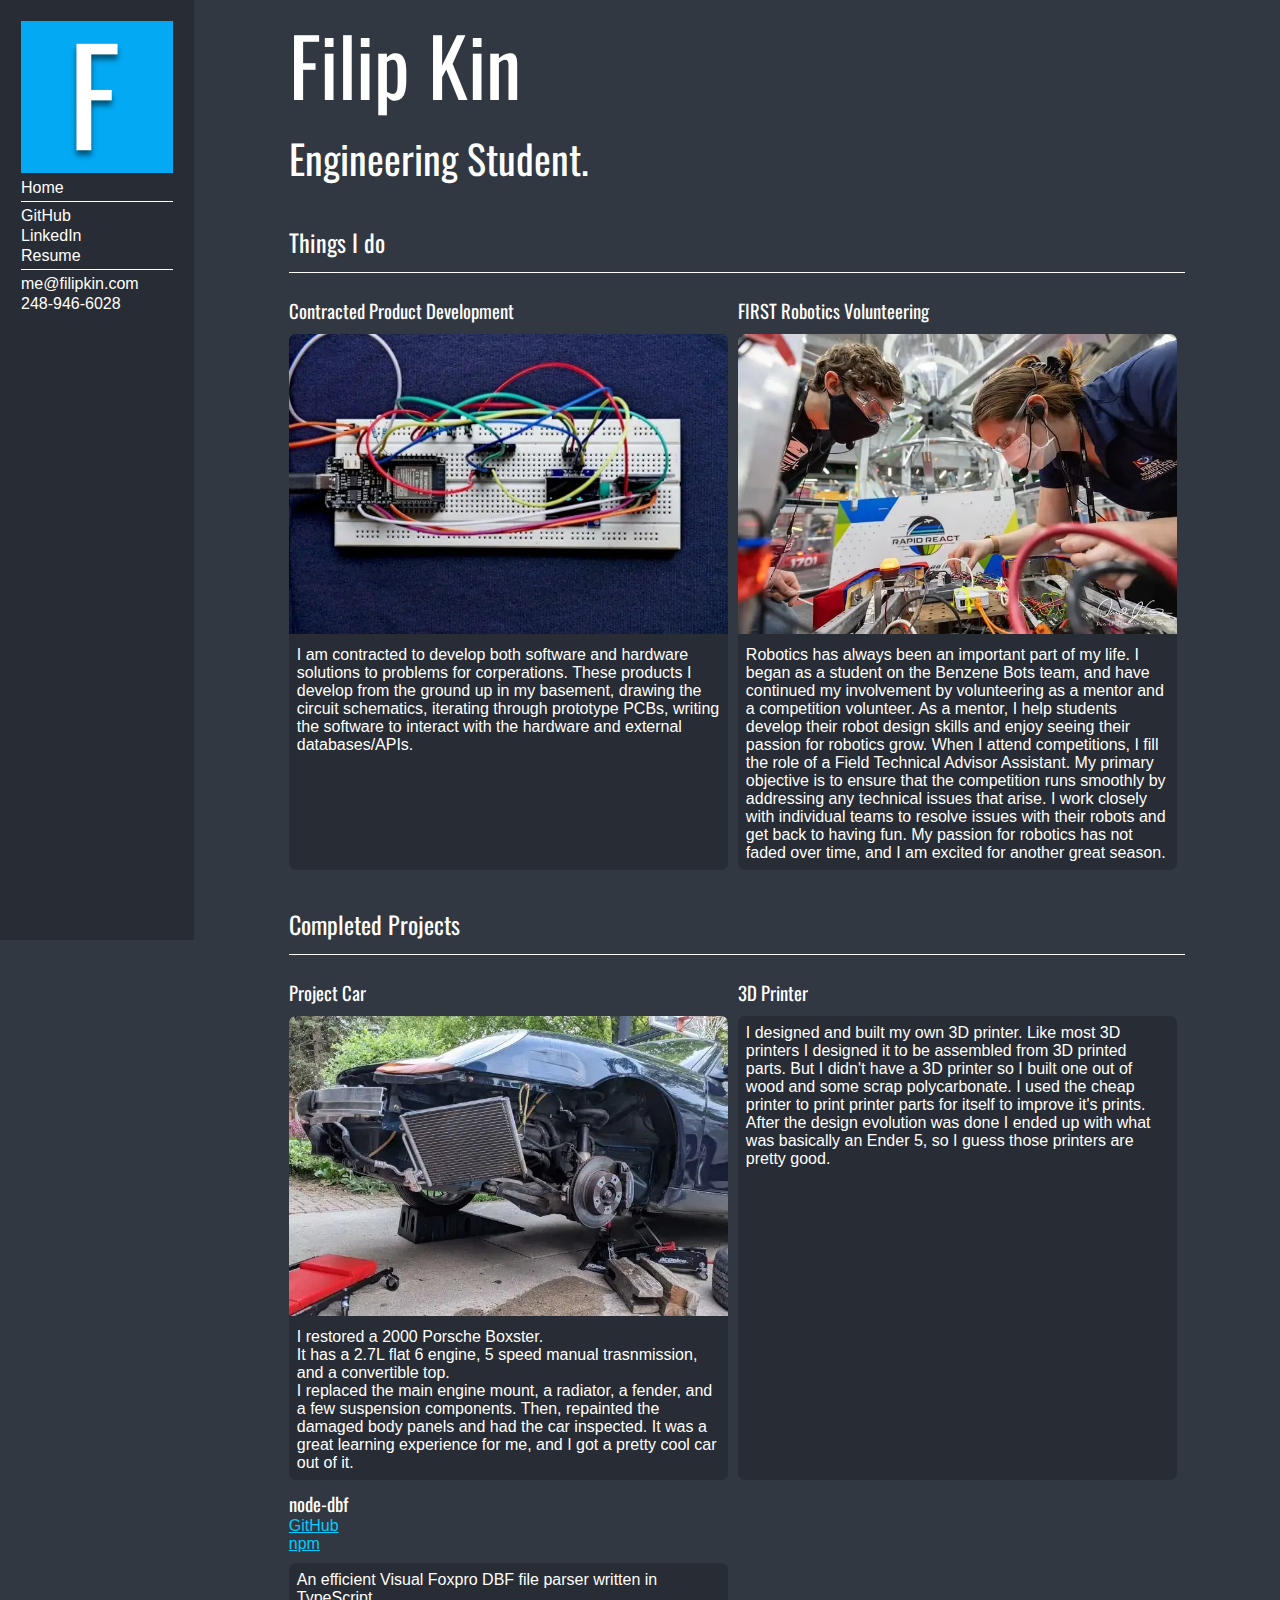
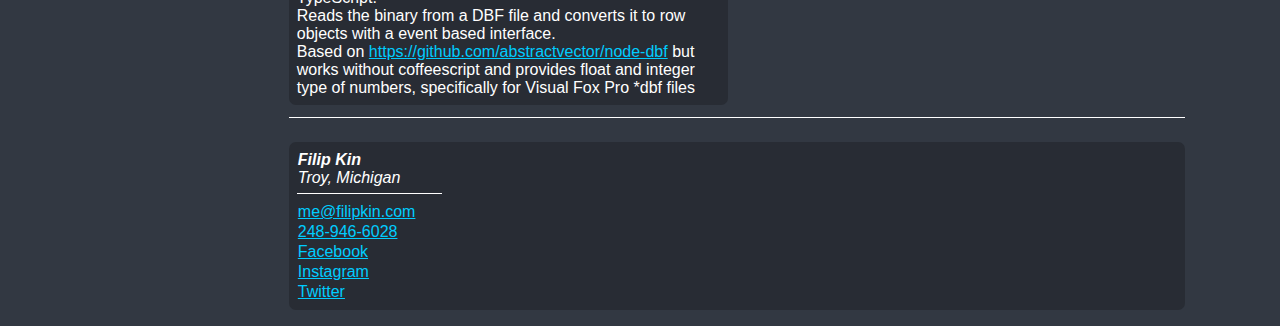
==== index.html @ beed4d47 "Update" ====
<!DOCTYPE html>
<html lang="en">

<head>
    <link rel="stylesheet" href="./style.css">

    <link rel="manifest" href="./img/favicon/site.webmanifest">
    <link rel="shortcut icon" href="./img/favicon/favicon.ico">
    <meta name="viewport" content="width=device-width, initial-scale=1.0" />

    <!-- Primary Meta Tags -->
    <title>Filip Kin - Engineering Student</title>
    <meta name="title" content="Filip Kin - Engineering Student">
    <meta name="description"
        content="Electrical engineering student at Oakland University">
    <link rel="canonical" href="https://filipkin.com/" />

    <!-- Open Graph / Facebook -->
    <meta property="og:type" content="website">
    <meta property="og:url" content="https://filipkin.com/">
    <meta property="og:title" content="Filip Kin - Engineering Student">
    <meta property="og:description"
        content="Electrical engineering student at Oakland University">
    <meta property="og:image" content="./img/banner.png">

    <!-- Twitter -->
    <meta property="twitter:card" content="summary_large_image">
    <meta property="twitter:url" content="https://filipkin.com/">
    <meta property="twitter:title" content="Filip Kin - Engineering Student">
    <meta property="twitter:description"
        content="Electrical engineering student at Oakland University">
    <meta property="twitter:image" content="./img/banner.png">

    <script type="application/ld+json">
        {
          "@context": "https://schema.org",
          "@type": "Person",
          "name": "Filip Kin",
          "url": "https://filipkin.com/",
          "sameAs": [
            "https://www.facebook.com/filipkin64",
            "https://www.instagram.com/filip_kin",
            "https://www.linkedin.com/in/filip-kin/",
            "https://twitter.com/filipkin69"
          ],
          "jobTitle": "Electrical Engineering Student",
          "description": "Filip is a passionate individual with a variety of interests. He enjoys working on cars and fixing robots. He also has a strong interest in electronics and is pursuing a degree in electrical engineering. Filip enjoys spending time with friends and family, reading, and exploring new places. He is dedicated to personal growth and making a positive impact in the world.",
          "image": "https://filipkin.com/img/profile/512.webp"
        }
        </script>

</head>

<body>
    <div class="mobile-nav">
        <img src="./img/profile/512.webp" alt="Filip Kin" width="512px" height="512px">
    </div>
    <ul class="mobile-nav-dropdown">
        <li><a href="#">Home</a></li>
        <li>
            <div class="divider"></div>
        </li>
        <li><a href="https://github.com/Filip-Kin">GitHub</a></li>
        <li><a href="https://www.linkedin.com/in/filip-kin/">LinkedIn</a></li>
        <li><a href="./Resume.pdf">Resume</a></li>
        <li><a href="mailto:me@filipkin.com">me@filipkin.com</a></li>
        <li><a href="tel:1-248-946-6028">248-946-6028</a></li>
    </ul>
    <div class="nav">
        <nav>
            <ul>
                <li><img src="./img/profile/512.webp" width="512px" height="512px" alt="Filip Kin"></li>
                <li><a href="#">Home</a></li>
                <li>
                    <div class="divider"></div>
                </li>
                <li><a href="https://github.com/Filip-Kin">GitHub</a></li>
                <li><a href="https://www.linkedin.com/in/filip-kin/">LinkedIn</a></li>
                <li><a href="./Resume.pdf">Resume</a></li>
                <li>
                    <div class="divider"></div>
                </li>
                <li><a href="mailto:me@filipkin.com">me@filipkin.com</a></li>
                <li><a href="tel:1-248-946-6028">248-946-6028</a></li>
            </ul>
        </nav>
    </div>

    <div class="container">
        <section id="home">
            <h1>Filip Kin</h1>
            <h2>Engineering Student.</h2>
            <h2>Things I do</h2>
            <div class="divider"></div>
            <div class="flex-container">
                <div class="item">
                    <h3>Contracted Product Development</h3>
                    <p class="nice">
                        <img src="./img/development-min.webp"
                            alt="Circuit being prototyped on breadboard" width="574px"
                            height="431px">
                        I am contracted to develop both software and hardware solutions to problems for corperations.
                        These products I develop from the ground up in my basement, drawing the circuit schematics, 
                        iterating through prototype PCBs, writing the software to interact with the hardware and 
                        external databases/APIs.
                    </p>
                </div>
                <div class="item">
                    <h3>FIRST Robotics Volunteering</h3>
                    <p class="nice">
                        <img src="./img/robots-min.webp" alt="Troubleshooting a robot that won't connect" width="800px"
                            height="534px">
                        Robotics has always been an important part of my life. I began as a student on the Benzene
                        Bots team, and have continued my involvement by volunteering as a mentor and a competition
                        volunteer. As a mentor, I help students develop their robot design skills and enjoy seeing
                        their passion for robotics grow. When I attend competitions, I fill the role of a Field
                        Technical Advisor Assistant. My primary objective is to ensure that the competition runs
                        smoothly by addressing any technical issues that arise. I work closely with individual teams
                        to resolve issues with their robots and get back to having fun. My passion for robotics has
                        not faded over time, and I am excited for another great season.
                    </p>
                </div>
            </div>
        </section>
        <section id="coolstuff">
            <h2>Completed Projects</h2>
            <div class="divider"></div>
            <div class="flex-container">

                <div class="item">
                    <h3>Project Car</h3>
                    <p class="nice">
                        <img src="./img/cars-min.webp"
                            alt="Porsche Boxster with the wheel off, repairing the radiator mount" width="1500px"
                            height="890px">
                        I restored a 2000 Porsche Boxster.<br>
                        It has a 2.7L flat 6 engine, 5 speed manual trasnmission, and a convertible top.<br>
                        I replaced the main engine mount, a radiator, a fender, and a few suspension components.
                        Then, repainted the damaged body panels and had the car inspected.
                        It was a great learning experience for me, and I got a pretty cool car out of it.
                    </p>
                </div>

                <div class="item">
                    <h3>3D Printer</h3>
                    <p class="nice">
                        I designed and built my own 3D printer. Like most 3D printers I designed it to be assembled from
                        3D printed parts.
                        But I didn't have a 3D printer so I built one out of wood and some scrap polycarbonate.
                        I used the cheap printer to print printer parts for itself to improve it's prints.
                        After the design evolution was done I ended up with what was basically an Ender 5, so I guess
                        those printers are pretty good.
                    </p>
                </div>

                <div class="item">
                    <h3>node-dbf</h3>
                    <a href="https://github.com/Filip-Kin/node-dbf">GitHub</a>
                    <a href="https://www.npmjs.com/package/@filip96/node-dbf">npm</a>
                    <p class="nice">
                        An efficient Visual Foxpro DBF file parser written in TypeScript.<br>
                        Reads the binary from a DBF file and converts it to row objects with a event based
                        interface.<br>
                        Based on <a
                            href="https://github.com/abstractvector/node-dbf">https://github.com/abstractvector/node-dbf</a>
                        but
                        works without coffeescript and provides float and integer type of numbers, specifically for Visual Fox
                        Pro *dbf
                        files
                    </p>
                </div>
            </div>
        </section>
        <div class="divider"></div>
        <section>
            <footer class="nice">
                <ul>
                    <li>
                        <address><strong>Filip Kin</strong><br>Troy, Michigan</address>
                    </li>
                    <li class="divider"></li>
                    <li><a href="mailto:me@filipkin.com">me@filipkin.com</a></li>
                    <li><a href="tel:1-248-946-6028">248-946-6028</a></li>
                    <li><a href="https://www.facebook.com/filipkin64">Facebook</a></li>
                    <li><a href="https://www.instagram.com/filip_kin">Instagram</a></li>
                    <li><a href="https://twitter.com/filipkin69">Twitter</a></li>
                </ul>
            </footer>
        </section>
    </div>

    <!-- Google Tag Manager -->
    <script async>(function (w, d, s, l, i) {
            w[l] = w[l] || []; w[l].push({
                'gtm.start':
                    new Date().getTime(), event: 'gtm.js'
            }); var f = d.getElementsByTagName(s)[0],
                j = d.createElement(s), dl = l != 'dataLayer' ? '&l=' + l : ''; j.async = true; j.src =
                    'https://www.googletagmanager.com/gtm.js?id=' + i + dl; f.parentNode.insertBefore(j, f);
        })(window, document, 'script', 'dataLayer', 'G-BJLBM8Y9HN');</script>
    <!-- End Google Tag Manager -->
</body>

</html>
---- style.css ----
@font-face {
    font-family: 'Oswald';
    font-style: normal;
    font-weight: 400;
    font-display: swap;
    src: url(./Oswald-Regular.woff2) format('woff2');
}

html {
    scroll-behavior: smooth
}

h1,
h2,
h3 {
    color: #ffffff;
    font-family: Oswald, Arial;
    font-weight: 400;
    margin: 1.5em 0 5px 0;
}

h1 {
    font-size: 5em;
    margin: 5px 0;
}

h1+h2 {
    margin-top: 5px;
    font-size: 2.5em;
}

p,
li,
footer {
    color: #ffffff;
    font-family: Roboto, Helvetica, "Noto Sans", Arial;
}

footer {
    min-height: 15vh;
}

footer ul {
    padding: 0;
    list-style: none;
    margin: 0;
    width: fit-content;
}

.nav a:hover {
    text-decoration: underline !important;
    background: rgba(0, 0, 0, .5);
    border-radius: 5px;
    padding: 3px;
}

section ul>li {
    display: flex;
    vertical-align: middle;
}

.nice {
    background: #282c34;
    border-radius: 7px;
    display: block;
    margin: .5em 0 1em 0;
    overflow-x: auto;
    padding: 0.5em;
}

.nice img {
    max-height: 300px;
    margin: -0.5em -0.5em 0.5em -0.5em;
    width: calc(100% + 1em);
    object-fit: cover;
}

a:hover,
a:active,
a:focus {
    color: #0099ff;
}

a {
    font-family: Roboto, Helvetica, "Noto Sans", Arial;
    color: #00ccff;
}

body {
    background: #323842;
}

code {
    border-radius: 7px;
}

ul {
    color: #fff;
}

.divider {
    background: white;
    height: 1px;
    margin: .75em 0 1.5em 0;
}

footer li.divider {
    background: initial;
    border-top: 1px solid white;
    margin: 5px 0;
    width: 120%
}

.nav .divider {
    margin: 2.5px 0;
}

.nav {
    background: #282c34;
    height: 100vh;
    left: 0;
    position: fixed;
    top: 0;
}

.nav ul {
    list-style: none;
    margin: 0;
    padding: 0;
}

ul li {
    padding: 1px;
}

.nav ul a {
    color: white;
    text-decoration: none;
}

.container {
    position: absolute;
    top: 0;
    padding: 0 20px;
    max-width: 70vw;
}

.mobile-nav {
    display: none;
    background: #282c34;
    height: 64px;
    position: absolute;
    left: 0;
    top: 0;
    width: 100%;
    padding: 2px;
}

.mobile-nav-dropdown {
    display: none;
}

#mobile-dropdown {
    font-size: 48px;
    color: white;
    position: absolute;
    right: calc((64px - 48px)/2 + 5px);
    top: calc((64px - 48px)/2);
    margin: 0;
}

.flex-container {
    display: flex;
    flex-direction: row;
    flex-wrap: wrap;
    gap: 10px;
}

.item h3 {
    margin: 0;
    width: 100%;
}

.flex-container .item {
    width: 100%;
    display: flex;
    flex-direction: column;
}

.flex-container .item p {
    margin: 10px 0 0 0;
    flex-grow: 4;
}

.mobile-nav img {
    padding: 7px;
    width: 50px;
    height: auto;
}

.nav {
    padding: 20px;
    width: 12vw;
}

.nav img {
    width: 100%;
    height: auto;
}

.nav ul {
    list-style: none;
    margin: 0;
    padding: 0;
}

.nav ul li {
    padding: 1px;
}

.container {
    left: calc(12vw + (18vw / 2));
}

@media screen and (min-width: 1250px) {
    .flex-container .item {
        flex-basis: 49%;
    }

    .nav ul a {
        font-size: 16px;
    }
}

@media screen and (min-width: 800px) and (max-width: 1250px) {
    .nav ul a {
        font-size: 1.3vw;
    }
}

@media screen and (max-width: 800px) {
    .nav {
        display: none;
    }

    .mobile-nav {
        display: block;
    }

    .container {
        left: 10px;
        top: 64px;
        max-width: calc(100vw - 20px);
    }
}
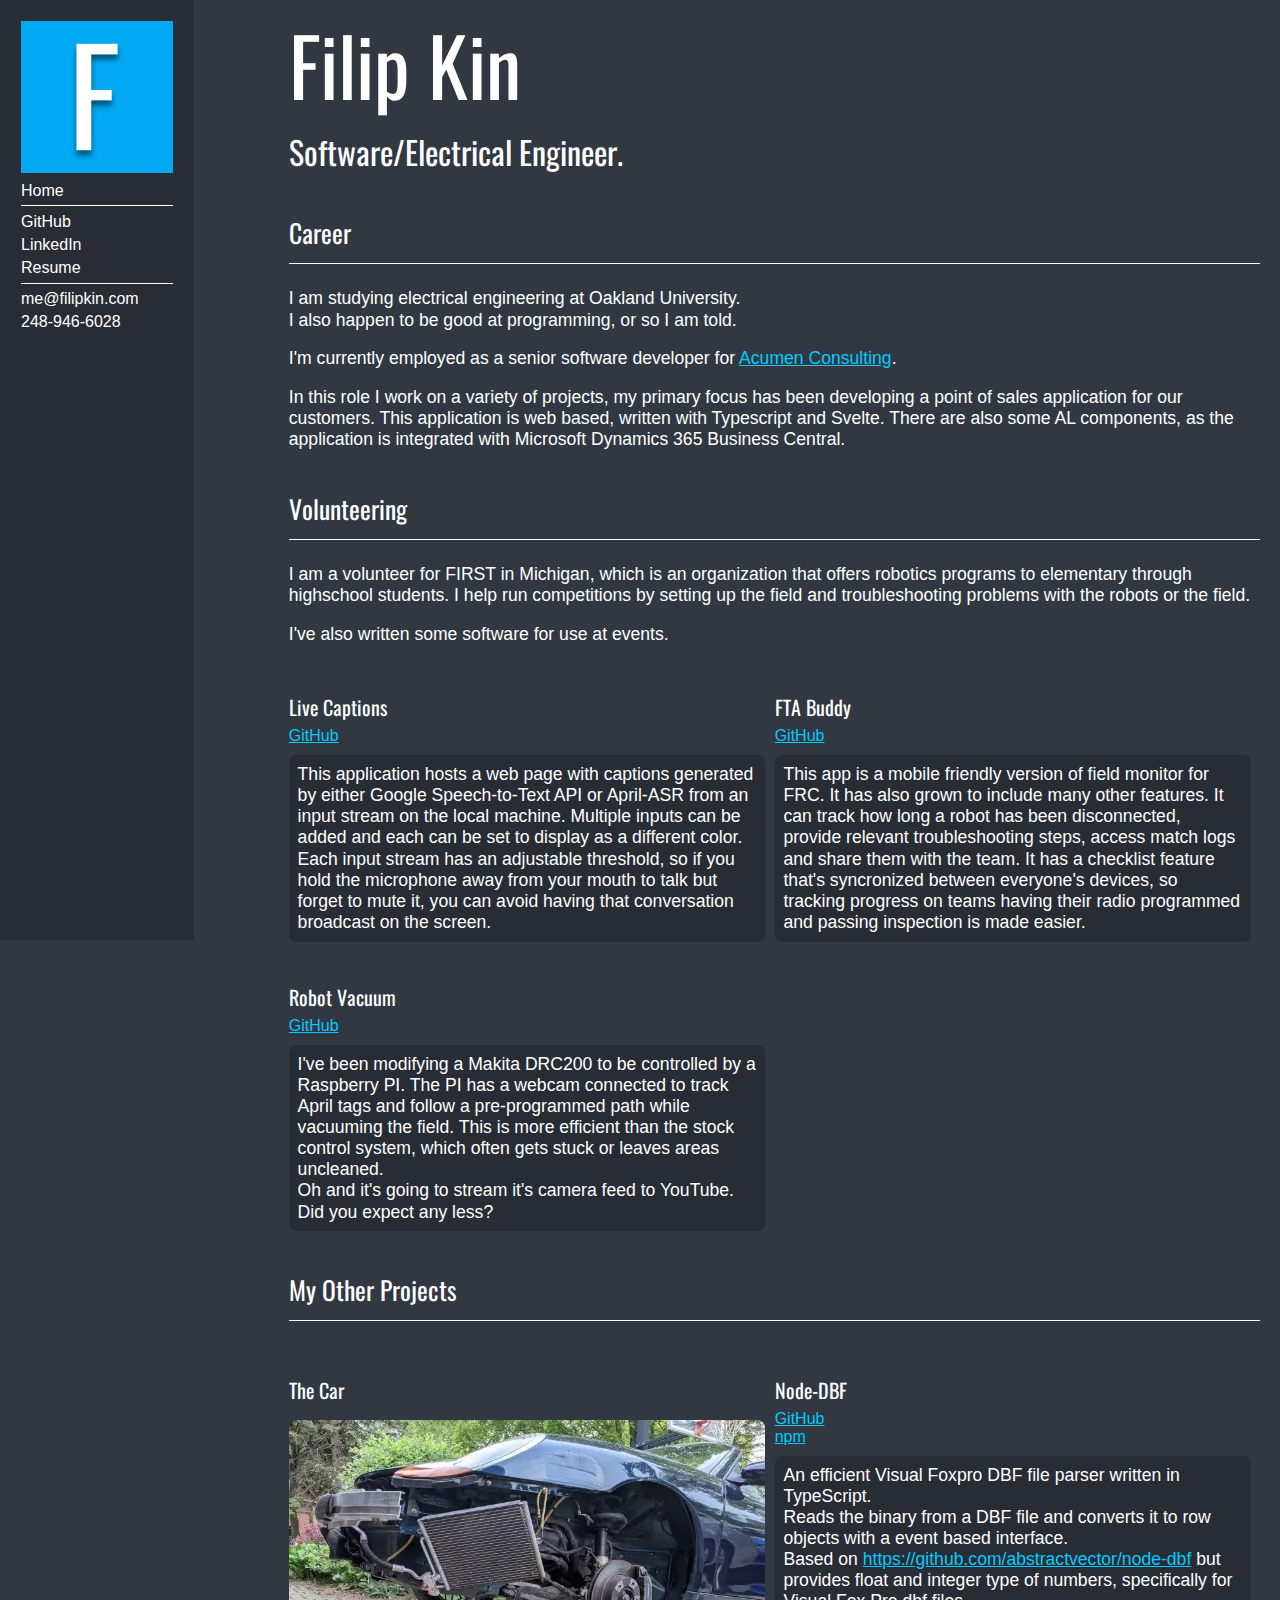
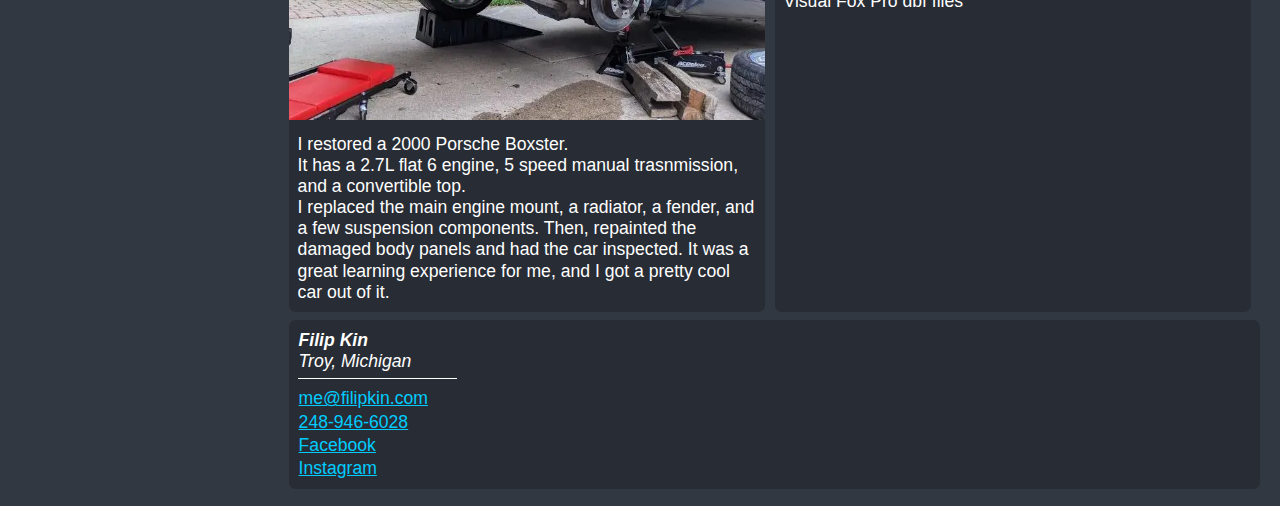
==== commit 8def9f02: "update" ====
--- a/index.html
+++ b/index.html
@@ -1,204 +1,217 @@
 <!DOCTYPE html>
 <html lang="en">
-
-<head>
-    <link rel="stylesheet" href="./style.css">
-
-    <link rel="manifest" href="./img/favicon/site.webmanifest">
-    <link rel="shortcut icon" href="./img/favicon/favicon.ico">
-    <meta name="viewport" content="width=device-width, initial-scale=1.0" />
-
-    <!-- Primary Meta Tags -->
-    <title>Filip Kin - Engineering Student</title>
-    <meta name="title" content="Filip Kin - Engineering Student">
-    <meta name="description"
-        content="Electrical engineering student at Oakland University">
-    <link rel="canonical" href="https://filipkin.com/" />
-
-    <!-- Open Graph / Facebook -->
-    <meta property="og:type" content="website">
-    <meta property="og:url" content="https://filipkin.com/">
-    <meta property="og:title" content="Filip Kin - Engineering Student">
-    <meta property="og:description"
-        content="Electrical engineering student at Oakland University">
-    <meta property="og:image" content="./img/banner.png">
-
-    <!-- Twitter -->
-    <meta property="twitter:card" content="summary_large_image">
-    <meta property="twitter:url" content="https://filipkin.com/">
-    <meta property="twitter:title" content="Filip Kin - Engineering Student">
-    <meta property="twitter:description"
-        content="Electrical engineering student at Oakland University">
-    <meta property="twitter:image" content="./img/banner.png">
-
-    <script type="application/ld+json">
-        {
-          "@context": "https://schema.org",
-          "@type": "Person",
-          "name": "Filip Kin",
-          "url": "https://filipkin.com/",
-          "sameAs": [
-            "https://www.facebook.com/filipkin64",
-            "https://www.instagram.com/filip_kin",
-            "https://www.linkedin.com/in/filip-kin/",
-            "https://twitter.com/filipkin69"
-          ],
-          "jobTitle": "Electrical Engineering Student",
-          "description": "Filip is a passionate individual with a variety of interests. He enjoys working on cars and fixing robots. He also has a strong interest in electronics and is pursuing a degree in electrical engineering. Filip enjoys spending time with friends and family, reading, and exploring new places. He is dedicated to personal growth and making a positive impact in the world.",
-          "image": "https://filipkin.com/img/profile/512.webp"
-        }
-        </script>
-
-</head>
-
-<body>
-    <div class="mobile-nav">
-        <img src="./img/profile/512.webp" alt="Filip Kin" width="512px" height="512px">
-    </div>
-    <ul class="mobile-nav-dropdown">
-        <li><a href="#">Home</a></li>
-        <li>
-            <div class="divider"></div>
-        </li>
-        <li><a href="https://github.com/Filip-Kin">GitHub</a></li>
-        <li><a href="https://www.linkedin.com/in/filip-kin/">LinkedIn</a></li>
-        <li><a href="./Resume.pdf">Resume</a></li>
-        <li><a href="mailto:me@filipkin.com">me@filipkin.com</a></li>
-        <li><a href="tel:1-248-946-6028">248-946-6028</a></li>
-    </ul>
-    <div class="nav">
-        <nav>
-            <ul>
-                <li><img src="./img/profile/512.webp" width="512px" height="512px" alt="Filip Kin"></li>
-                <li><a href="#">Home</a></li>
-                <li>
-                    <div class="divider"></div>
-                </li>
-                <li><a href="https://github.com/Filip-Kin">GitHub</a></li>
-                <li><a href="https://www.linkedin.com/in/filip-kin/">LinkedIn</a></li>
-                <li><a href="./Resume.pdf">Resume</a></li>
-                <li>
-                    <div class="divider"></div>
-                </li>
-                <li><a href="mailto:me@filipkin.com">me@filipkin.com</a></li>
-                <li><a href="tel:1-248-946-6028">248-946-6028</a></li>
-            </ul>
-        </nav>
-    </div>
-
-    <div class="container">
-        <section id="home">
-            <h1>Filip Kin</h1>
-            <h2>Engineering Student.</h2>
-            <h2>Things I do</h2>
-            <div class="divider"></div>
-            <div class="flex-container">
-                <div class="item">
-                    <h3>Contracted Product Development</h3>
-                    <p class="nice">
-                        <img src="./img/development-min.webp"
-                            alt="Circuit being prototyped on breadboard" width="574px"
-                            height="431px">
-                        I am contracted to develop both software and hardware solutions to problems for corperations.
-                        These products I develop from the ground up in my basement, drawing the circuit schematics, 
-                        iterating through prototype PCBs, writing the software to interact with the hardware and 
-                        external databases/APIs.
-                    </p>
-                </div>
-                <div class="item">
-                    <h3>FIRST Robotics Volunteering</h3>
-                    <p class="nice">
-                        <img src="./img/robots-min.webp" alt="Troubleshooting a robot that won't connect" width="800px"
-                            height="534px">
-                        Robotics has always been an important part of my life. I began as a student on the Benzene
-                        Bots team, and have continued my involvement by volunteering as a mentor and a competition
-                        volunteer. As a mentor, I help students develop their robot design skills and enjoy seeing
-                        their passion for robotics grow. When I attend competitions, I fill the role of a Field
-                        Technical Advisor Assistant. My primary objective is to ensure that the competition runs
-                        smoothly by addressing any technical issues that arise. I work closely with individual teams
-                        to resolve issues with their robots and get back to having fun. My passion for robotics has
-                        not faded over time, and I am excited for another great season.
-                    </p>
+	<head>
+		<link rel="stylesheet" href="./style.css" />
+
+		<link rel="manifest" href="./img/favicon/site.webmanifest" />
+		<link rel="shortcut icon" href="./img/favicon/favicon.ico" />
+		<meta name="viewport" content="width=device-width, initial-scale=1.0" />
+
+		<!-- Primary Meta Tags -->
+		<title>Filip Kin</title>
+		<meta name="title" content="Filip Kin" />
+		<meta name="description" content="Senior Software Developer" />
+		<link rel="canonical" href="https://filipkin.com/" />
+
+		<!-- Open Graph / Facebook -->
+		<meta property="og:type" content="website" />
+		<meta property="og:url" content="https://filipkin.com/" />
+		<meta property="og:title" content="Filip Kin" />
+		<meta property="og:description" content="Senior Software Developer" />
+		<meta property="og:image" content="./img/banner.png" />
+
+		<!-- Twitter -->
+		<meta property="twitter:card" content="summary_large_image" />
+		<meta property="twitter:url" content="https://filipkin.com/" />
+		<meta property="twitter:title" content="Filip Kin" />
+		<meta property="twitter:description" content="Senior Software Developer" />
+		<meta property="twitter:image" content="./img/banner.png" />
+
+		<script type="application/ld+json">
+			{
+				"@context": "https://schema.org",
+				"@type": "Person",
+				"name": "Filip Kin",
+				"url": "https://filipkin.com/",
+				"sameAs": [
+					"https://www.facebook.com/filipkin64",
+					"https://www.instagram.com/filip_kin",
+					"https://www.linkedin.com/in/filip-kin/",
+					"https://twitter.com/filipkin69"
+				],
+				"jobTitle": "Senior Software Developer",
+				"image": "https://filipkin.com/img/profile/512.webp"
+			}
+		</script>
+	</head>
+
+	<body>
+		<div class="mobile-nav">
+			<img src="./img/profile/512.webp" alt="Filip Kin" width="512px" height="512px" />
+		</div>
+		<ul class="mobile-nav-dropdown">
+			<li><a href="#">Home</a></li>
+			<li>
+				<div class="divider"></div>
+			</li>
+			<li><a href="https://github.com/Filip-Kin">GitHub</a></li>
+			<li><a href="https://www.linkedin.com/in/filip-kin/">LinkedIn</a></li>
+			<li><a href="./Resume.pdf">Resume</a></li>
+			<li><a href="mailto:me@filipkin.com">me@filipkin.com</a></li>
+			<li><a href="tel:1-248-946-6028">248-946-6028</a></li>
+		</ul>
+		<div class="nav">
+			<nav>
+				<ul>
+					<li><img src="./img/profile/512.webp" width="512px" height="512px" alt="Filip Kin" /></li>
+					<li><a href="#">Home</a></li>
+					<li>
+						<div class="divider"></div>
+					</li>
+					<li><a href="https://github.com/Filip-Kin">GitHub</a></li>
+					<li><a href="https://www.linkedin.com/in/filip-kin/">LinkedIn</a></li>
+					<li><a href="./Resume.pdf">Resume</a></li>
+					<li>
+						<div class="divider"></div>
+					</li>
+					<li><a href="mailto:me@filipkin.com">me@filipkin.com</a></li>
+					<li><a href="tel:1-248-946-6028">248-946-6028</a></li>
+				</ul>
+			</nav>
+		</div>
+
+		<div class="container">
+			<div id="home">
+				<h1>Filip Kin</h1>
+				<h2>Software/Electrical Engineer.</h2>
+			</div>
+
+			<div>
+				<h3>Career</h3>
+				<div class="divider"></div>
+				<p>
+					I am studying electrical engineering at Oakland University. <br />
+					I also happen to be good at programming, or so I am told.
+				</p>
+				<p>I'm currently employed as a senior software developer for <a href="https://acumenconsulting.co.nz/">Acumen Consulting</a>.</p>
+				<p>
+					In this role I work on a variety of projects, my primary focus has been developing a point of sales application for our customers. This
+					application is web based, written with Typescript and Svelte. There are also some AL components, as the application is integrated with
+					Microsoft Dynamics 365 Business Central.
+				</p>
+			</div>
+			<div>
+				<h3>Volunteering</h3>
+				<div class="divider"></div>
+				<p>
+					I am a volunteer for FIRST in Michigan, which is an organization that offers robotics programs to elementary through highschool students. I
+					help run competitions by setting up the field and troubleshooting problems with the robots or the field.
+				</p>
+				<p>I've also written some software for use at events.</p>
+
+				<div class="flex-container">
+					<div class="item">
+						<h4>Live Captions</h4>
+						<a href="https://github.com/Filip-Kin/live-captions">GitHub</a>
+						<p class="nice">
+							This application hosts a web page with captions generated by either Google Speech-to-Text API or April-ASR from an input stream on
+							the local machine. Multiple inputs can be added and each can be set to display as a different color. Each input stream has an
+							adjustable threshold, so if you hold the microphone away from your mouth to talk but forget to mute it, you can avoid having that
+							conversation broadcast on the screen.
+						</p>
+					</div>
+
+					<div class="item">
+						<h4>FTA Buddy</h4>
+						<a href="https://github.com/Filip-Kin/FTA-Buddy">GitHub</a>
+						<p class="nice">
+                            This app is a mobile friendly version of field monitor for FRC. It has also grown to include many other features.
+                            It can track how long a robot has been disconnected, provide relevant troubleshooting steps, access match logs and share them with the team.
+                            It has a checklist feature that's syncronized between everyone's devices, so tracking progress on teams having their radio programmed and passing inspection is made easier.
+						</p>
+					</div>
+
+                    
+					<div class="item">
+						<h4>Robot Vacuum</h4>
+						<a href="https://github.com/Filip-Kin/Robot-Vacuum">GitHub</a>
+						<p class="nice">
+							I've been modifying a Makita DRC200 to be controlled by a Raspberry PI.
+                            The PI has a webcam connected to track April tags and follow a pre-programmed path while vacuuming the field.
+                            This is more efficient than the stock control system, which often gets stuck or leaves areas uncleaned.<br />
+                            Oh and it's going to stream it's camera feed to YouTube. Did you expect any less?
+						</p>
+					</div>
+				</div>
+
+			</div>
+
+			<div>
+				<h3>My Other Projects</h3>
+				<div class="divider"></div>
+
+				<div class="flex-container">
+					<div class="item">
+						<h4>The Car</h4>
+                        <p class="nice">
+                            <img src="./img/cars-min.webp"
+                                alt="Porsche Boxster with the wheel off, repairing the radiator mount" width="1500px"
+                                height="890px">
+                            I restored a 2000 Porsche Boxster.<br>
+                            It has a 2.7L flat 6 engine, 5 speed manual trasnmission, and a convertible top.<br>
+                            I replaced the main engine mount, a radiator, a fender, and a few suspension components.
+                            Then, repainted the damaged body panels and had the car inspected.
+                            It was a great learning experience for me, and I got a pretty cool car out of it.
+                        </p>
+                    </div>
+
+                    <div class="item">
+                        <h4>Node-DBF</h4>
+                        <a href="https://github.com/Filip-Kin/node-dbf">GitHub</a>
+                        <a href="https://www.npmjs.com/package/@filip96/node-dbf">npm</a>
+                        <p class="nice">
+                            An efficient Visual Foxpro DBF file parser written in TypeScript.<br>
+                            Reads the binary from a DBF file and converts it to row objects with a event based
+                            interface.<br />
+                            Based on <a href="https://github.com/abstractvector/node-dbf">https://github.com/abstractvector/node-dbf</a>
+                            but provides float and integer type of numbers, specifically for Visual Fox Pro dbf files
+                        </p>
+                    </div>
                 </div>
             </div>
-        </section>
-        <section id="coolstuff">
-            <h2>Completed Projects</h2>
-            <div class="divider"></div>
-            <div class="flex-container">
-
-                <div class="item">
-                    <h3>Project Car</h3>
-                    <p class="nice">
-                        <img src="./img/cars-min.webp"
-                            alt="Porsche Boxster with the wheel off, repairing the radiator mount" width="1500px"
-                            height="890px">
-                        I restored a 2000 Porsche Boxster.<br>
-                        It has a 2.7L flat 6 engine, 5 speed manual trasnmission, and a convertible top.<br>
-                        I replaced the main engine mount, a radiator, a fender, and a few suspension components.
-                        Then, repainted the damaged body panels and had the car inspected.
-                        It was a great learning experience for me, and I got a pretty cool car out of it.
-                    </p>
-                </div>
-
-                <div class="item">
-                    <h3>3D Printer</h3>
-                    <p class="nice">
-                        I designed and built my own 3D printer. Like most 3D printers I designed it to be assembled from
-                        3D printed parts.
-                        But I didn't have a 3D printer so I built one out of wood and some scrap polycarbonate.
-                        I used the cheap printer to print printer parts for itself to improve it's prints.
-                        After the design evolution was done I ended up with what was basically an Ender 5, so I guess
-                        those printers are pretty good.
-                    </p>
-                </div>
-
-                <div class="item">
-                    <h3>node-dbf</h3>
-                    <a href="https://github.com/Filip-Kin/node-dbf">GitHub</a>
-                    <a href="https://www.npmjs.com/package/@filip96/node-dbf">npm</a>
-                    <p class="nice">
-                        An efficient Visual Foxpro DBF file parser written in TypeScript.<br>
-                        Reads the binary from a DBF file and converts it to row objects with a event based
-                        interface.<br>
-                        Based on <a
-                            href="https://github.com/abstractvector/node-dbf">https://github.com/abstractvector/node-dbf</a>
-                        but
-                        works without coffeescript and provides float and integer type of numbers, specifically for Visual Fox
-                        Pro *dbf
-                        files
-                    </p>
-                </div>
-            </div>
-        </section>
-        <div class="divider"></div>
-        <section>
-            <footer class="nice">
-                <ul>
-                    <li>
-                        <address><strong>Filip Kin</strong><br>Troy, Michigan</address>
-                    </li>
-                    <li class="divider"></li>
-                    <li><a href="mailto:me@filipkin.com">me@filipkin.com</a></li>
-                    <li><a href="tel:1-248-946-6028">248-946-6028</a></li>
-                    <li><a href="https://www.facebook.com/filipkin64">Facebook</a></li>
-                    <li><a href="https://www.instagram.com/filip_kin">Instagram</a></li>
-                    <li><a href="https://twitter.com/filipkin69">Twitter</a></li>
-                </ul>
-            </footer>
-        </section>
-    </div>
-
-    <!-- Google Tag Manager -->
-    <script async>(function (w, d, s, l, i) {
-            w[l] = w[l] || []; w[l].push({
-                'gtm.start':
-                    new Date().getTime(), event: 'gtm.js'
-            }); var f = d.getElementsByTagName(s)[0],
-                j = d.createElement(s), dl = l != 'dataLayer' ? '&l=' + l : ''; j.async = true; j.src =
-                    'https://www.googletagmanager.com/gtm.js?id=' + i + dl; f.parentNode.insertBefore(j, f);
-        })(window, document, 'script', 'dataLayer', 'G-BJLBM8Y9HN');</script>
-    <!-- End Google Tag Manager -->
-</body>
-
-</html>+
+			<div>
+				<footer class="nice">
+					<ul>
+						<li>
+							<address><strong>Filip Kin</strong><br />Troy, Michigan</address>
+						</li>
+						<li class="divider"></li>
+						<li><a href="mailto:me@filipkin.com">me@filipkin.com</a></li>
+						<li><a href="tel:1-248-946-6028">248-946-6028</a></li>
+						<li><a href="https://www.facebook.com/filipkin64">Facebook</a></li>
+						<li><a href="https://www.instagram.com/filip_kin">Instagram</a></li>
+					</ul>
+				</footer>
+			</div>
+		</div>
+
+		<!-- Google Tag Manager -->
+		<script async>
+			(function (w, d, s, l, i) {
+				w[l] = w[l] || [];
+				w[l].push({
+					"gtm.start": new Date().getTime(),
+					event: "gtm.js",
+				});
+				var f = d.getElementsByTagName(s)[0],
+					j = d.createElement(s),
+					dl = l != "dataLayer" ? "&l=" + l : "";
+				j.async = true;
+				j.src = "https://www.googletagmanager.com/gtm.js?id=" + i + dl;
+				f.parentNode.insertBefore(j, f);
+			})(window, document, "script", "dataLayer", "G-BJLBM8Y9HN");
+		</script>
+		<!-- End Google Tag Manager -->
+	</body>
+</html>
--- a/style.css
+++ b/style.css
@@ -12,7 +12,8 @@
 
 h1,
 h2,
-h3 {
+h3,
+h4 {
     color: #ffffff;
     font-family: Oswald, Arial;
     font-weight: 400;
@@ -26,7 +27,15 @@
 
 h1+h2 {
     margin-top: 5px;
-    font-size: 2.5em;
+    font-size: 2.0em;
+}
+
+h3 {
+    font-size: 1.6rem;
+}
+
+h4 {
+    font-size: 1.25rem;
 }
 
 p,
@@ -34,6 +43,8 @@
 footer {
     color: #ffffff;
     font-family: Roboto, Helvetica, "Noto Sans", Arial;
+    line-height: 120%;
+    font-size: 1.1rem;
 }
 
 footer {
@@ -123,6 +134,11 @@
     top: 0;
 }
 
+nav img {
+    width: 100%;
+    height: auto;
+}
+
 .nav ul {
     list-style: none;
     margin: 0;
@@ -161,7 +177,7 @@
 }
 
 #mobile-dropdown {
-    font-size: 48px;
+    font-size: 1.5rem;
     color: white;
     position: absolute;
     right: calc((64px - 48px)/2 + 5px);
@@ -220,6 +236,7 @@
 
 .container {
     left: calc(12vw + (18vw / 2));
+    max-width: 1024px;
 }
 
 @media screen and (min-width: 1250px) {
@@ -228,13 +245,13 @@
     }
 
     .nav ul a {
-        font-size: 16px;
+        font-size: 1.0rem;
     }
 }
 
 @media screen and (min-width: 800px) and (max-width: 1250px) {
     .nav ul a {
-        font-size: 1.3vw;
+        font-size: 0.8rem;
     }
 }
 
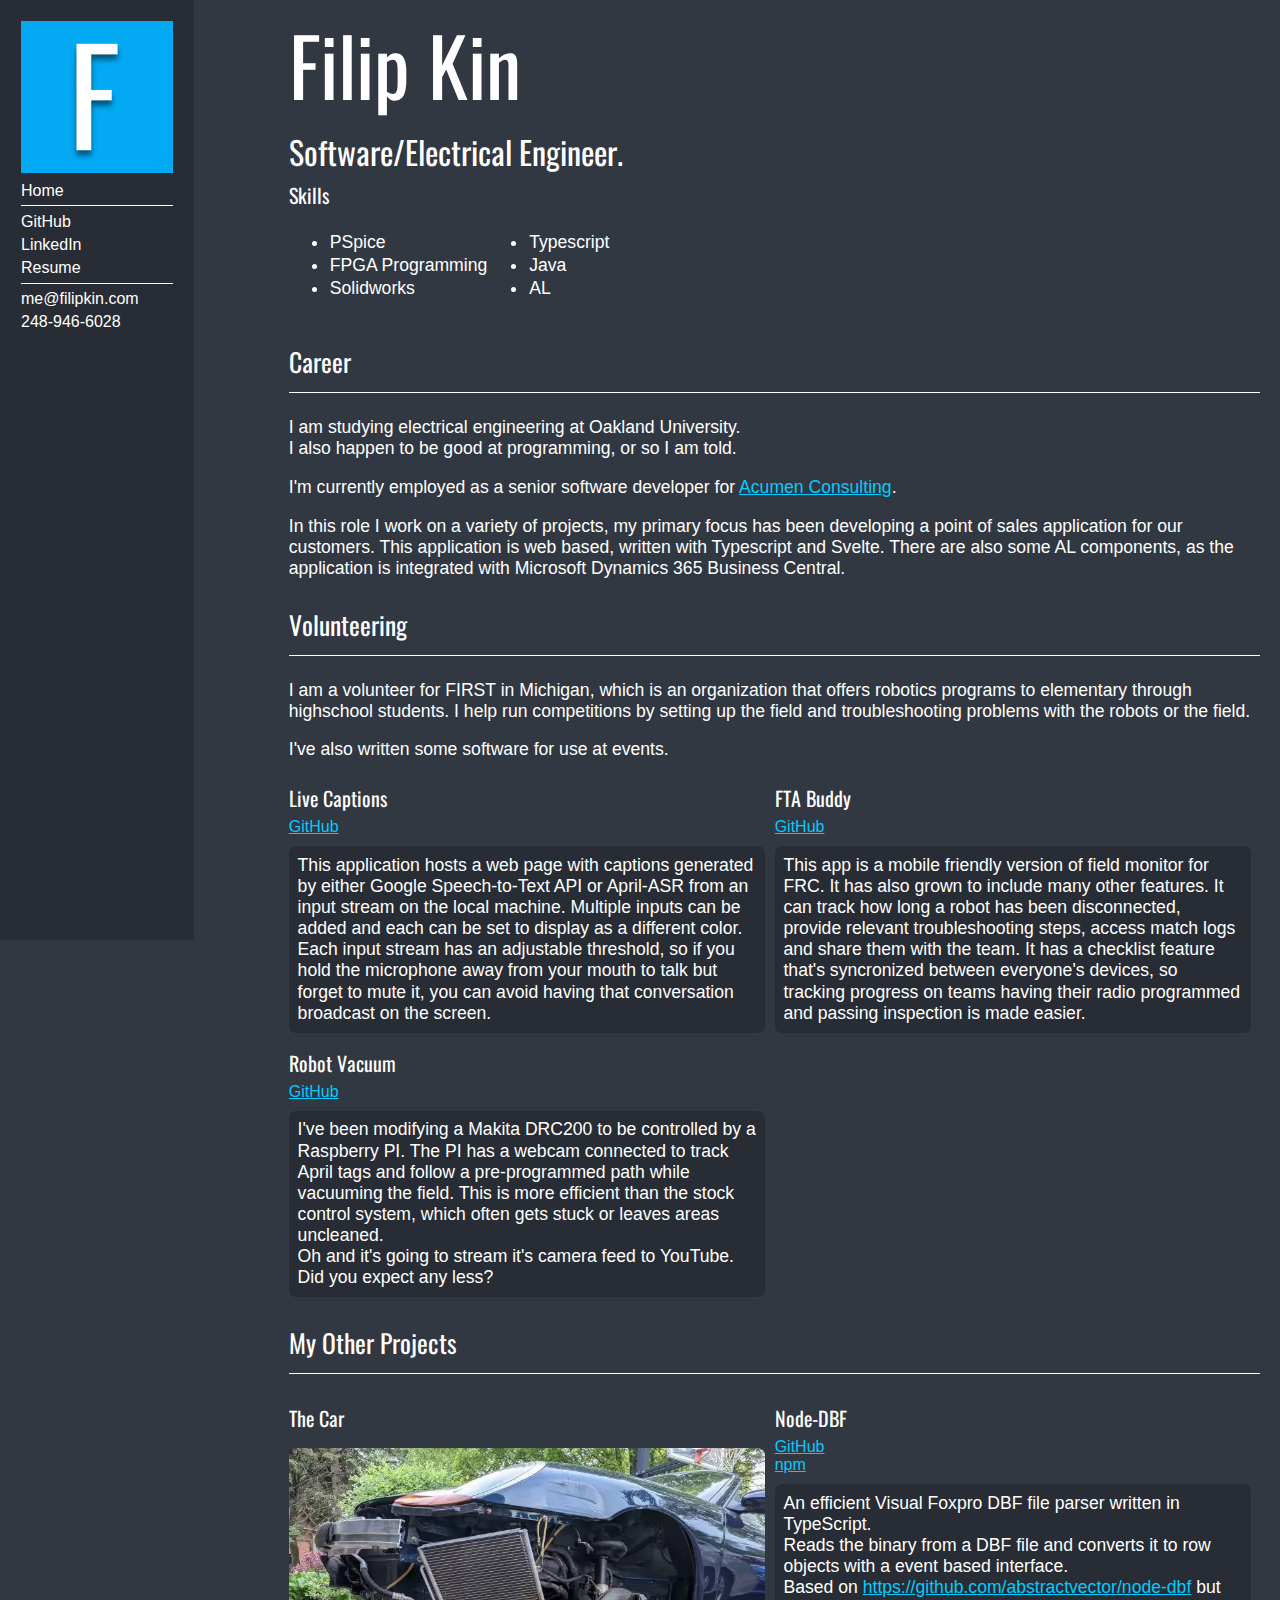
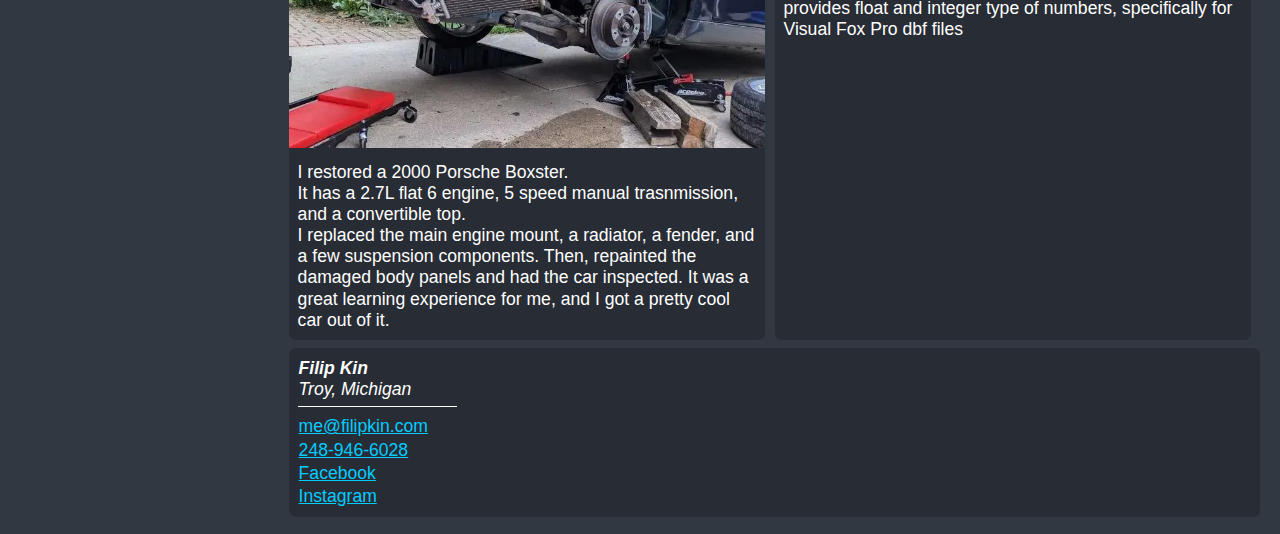
==== commit b0536fb7: "add skillz" ====
--- a/index.html
+++ b/index.html
@@ -84,6 +84,20 @@
 			<div id="home">
 				<h1>Filip Kin</h1>
 				<h2>Software/Electrical Engineer.</h2>
+
+                <h4>Skills</h4>
+                <div style="display: flex">
+                    <ul>
+                        <li>PSpice</li>
+                        <li>FPGA Programming</li>
+                        <li>Solidworks</li>
+                    </ul>
+                    <ul>
+                        <li>Typescript</li>
+                        <li>Java</li>
+                        <li>AL</li>
+                    </ul>
+                </div>
 			</div>
 
 			<div>
--- a/style.css
+++ b/style.css
@@ -17,7 +17,7 @@
     color: #ffffff;
     font-family: Oswald, Arial;
     font-weight: 400;
-    margin: 1.5em 0 5px 0;
+    margin: 0.25em 0 5px 0;
 }
 
 h1 {
@@ -32,6 +32,10 @@
 
 h3 {
     font-size: 1.6rem;
+}
+
+div + div h3 {
+    margin-top: 1em;
 }
 
 h4 {
@@ -269,4 +273,4 @@
         top: 64px;
         max-width: calc(100vw - 20px);
     }
-}+}
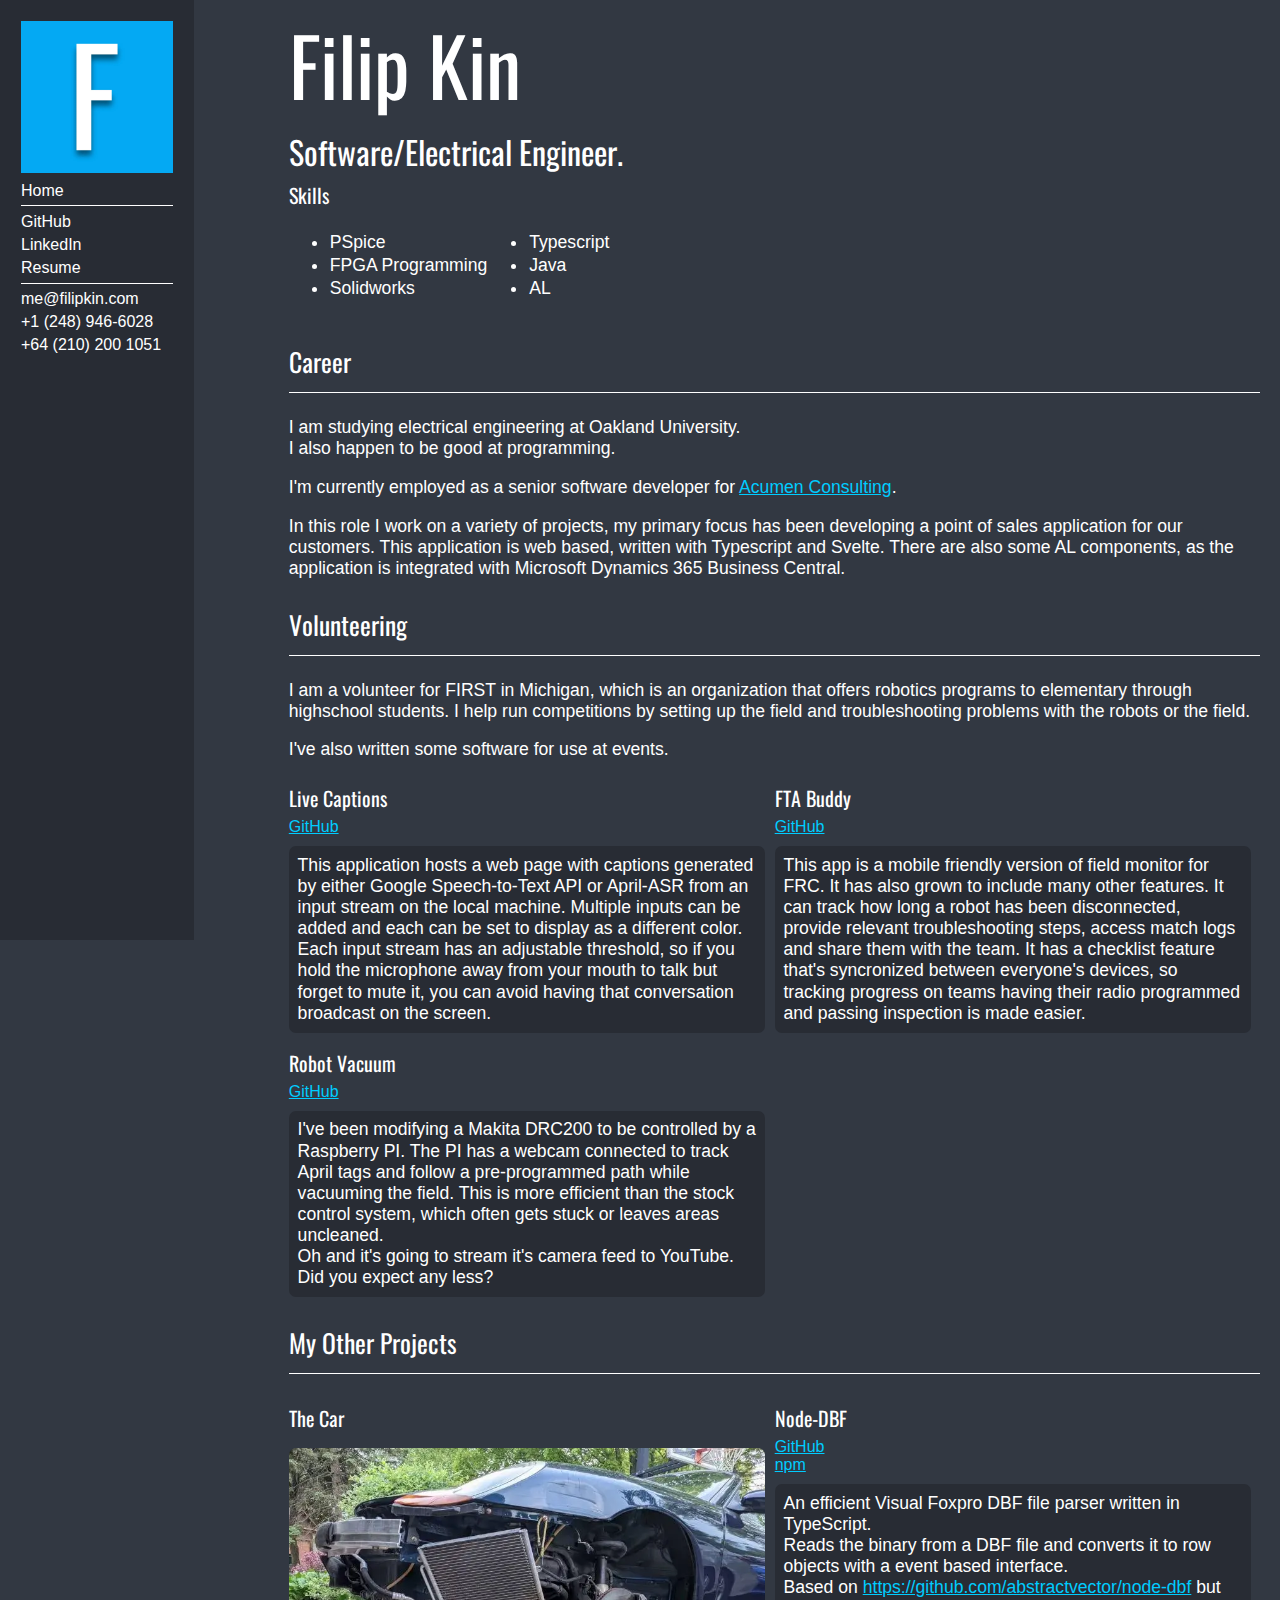
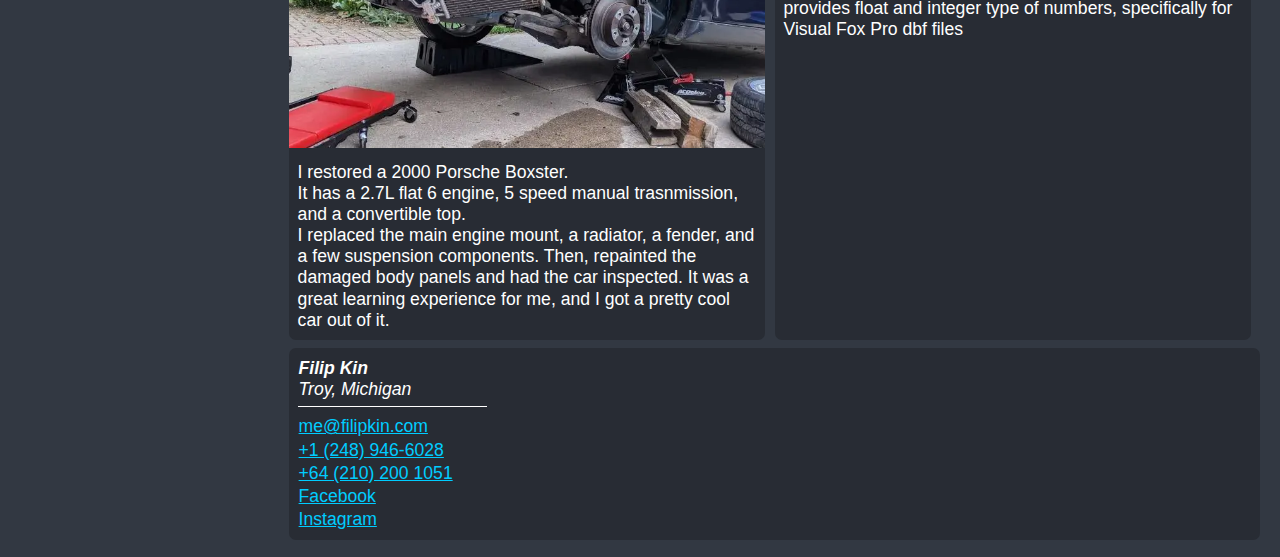
==== commit 44c63560: "Update index.html" ====
--- a/index.html
+++ b/index.html
@@ -58,7 +58,8 @@
 			<li><a href="https://www.linkedin.com/in/filip-kin/">LinkedIn</a></li>
 			<li><a href="./Resume.pdf">Resume</a></li>
 			<li><a href="mailto:me@filipkin.com">me@filipkin.com</a></li>
-			<li><a href="tel:1-248-946-6028">248-946-6028</a></li>
+			<li><a href="tel:1-248-946-6028">+1 (248) 946-6028</a></li>
+            <li><a href="tel:64-210-200-1051">+64 (210) 200 1051</a></li>
 		</ul>
 		<div class="nav">
 			<nav>
@@ -75,7 +76,8 @@
 						<div class="divider"></div>
 					</li>
 					<li><a href="mailto:me@filipkin.com">me@filipkin.com</a></li>
-					<li><a href="tel:1-248-946-6028">248-946-6028</a></li>
+                    <li><a href="tel:1-248-946-6028">+1 (248) 946-6028</a></li>
+                    <li><a href="tel:64-210-200-1051">+64 (210) 200 1051</a></li>
 				</ul>
 			</nav>
 		</div>
@@ -105,7 +107,7 @@
 				<div class="divider"></div>
 				<p>
 					I am studying electrical engineering at Oakland University. <br />
-					I also happen to be good at programming, or so I am told.
+					I also happen to be good at programming.
 				</p>
 				<p>I'm currently employed as a senior software developer for <a href="https://acumenconsulting.co.nz/">Acumen Consulting</a>.</p>
 				<p>
@@ -202,7 +204,8 @@
 						</li>
 						<li class="divider"></li>
 						<li><a href="mailto:me@filipkin.com">me@filipkin.com</a></li>
-						<li><a href="tel:1-248-946-6028">248-946-6028</a></li>
+						<li><a href="tel:1-248-946-6028">+1 (248) 946-6028</a></li>
+                        <li><a href="tel:64-210-200-1051">+64 (210) 200 1051</a></li>
 						<li><a href="https://www.facebook.com/filipkin64">Facebook</a></li>
 						<li><a href="https://www.instagram.com/filip_kin">Instagram</a></li>
 					</ul>
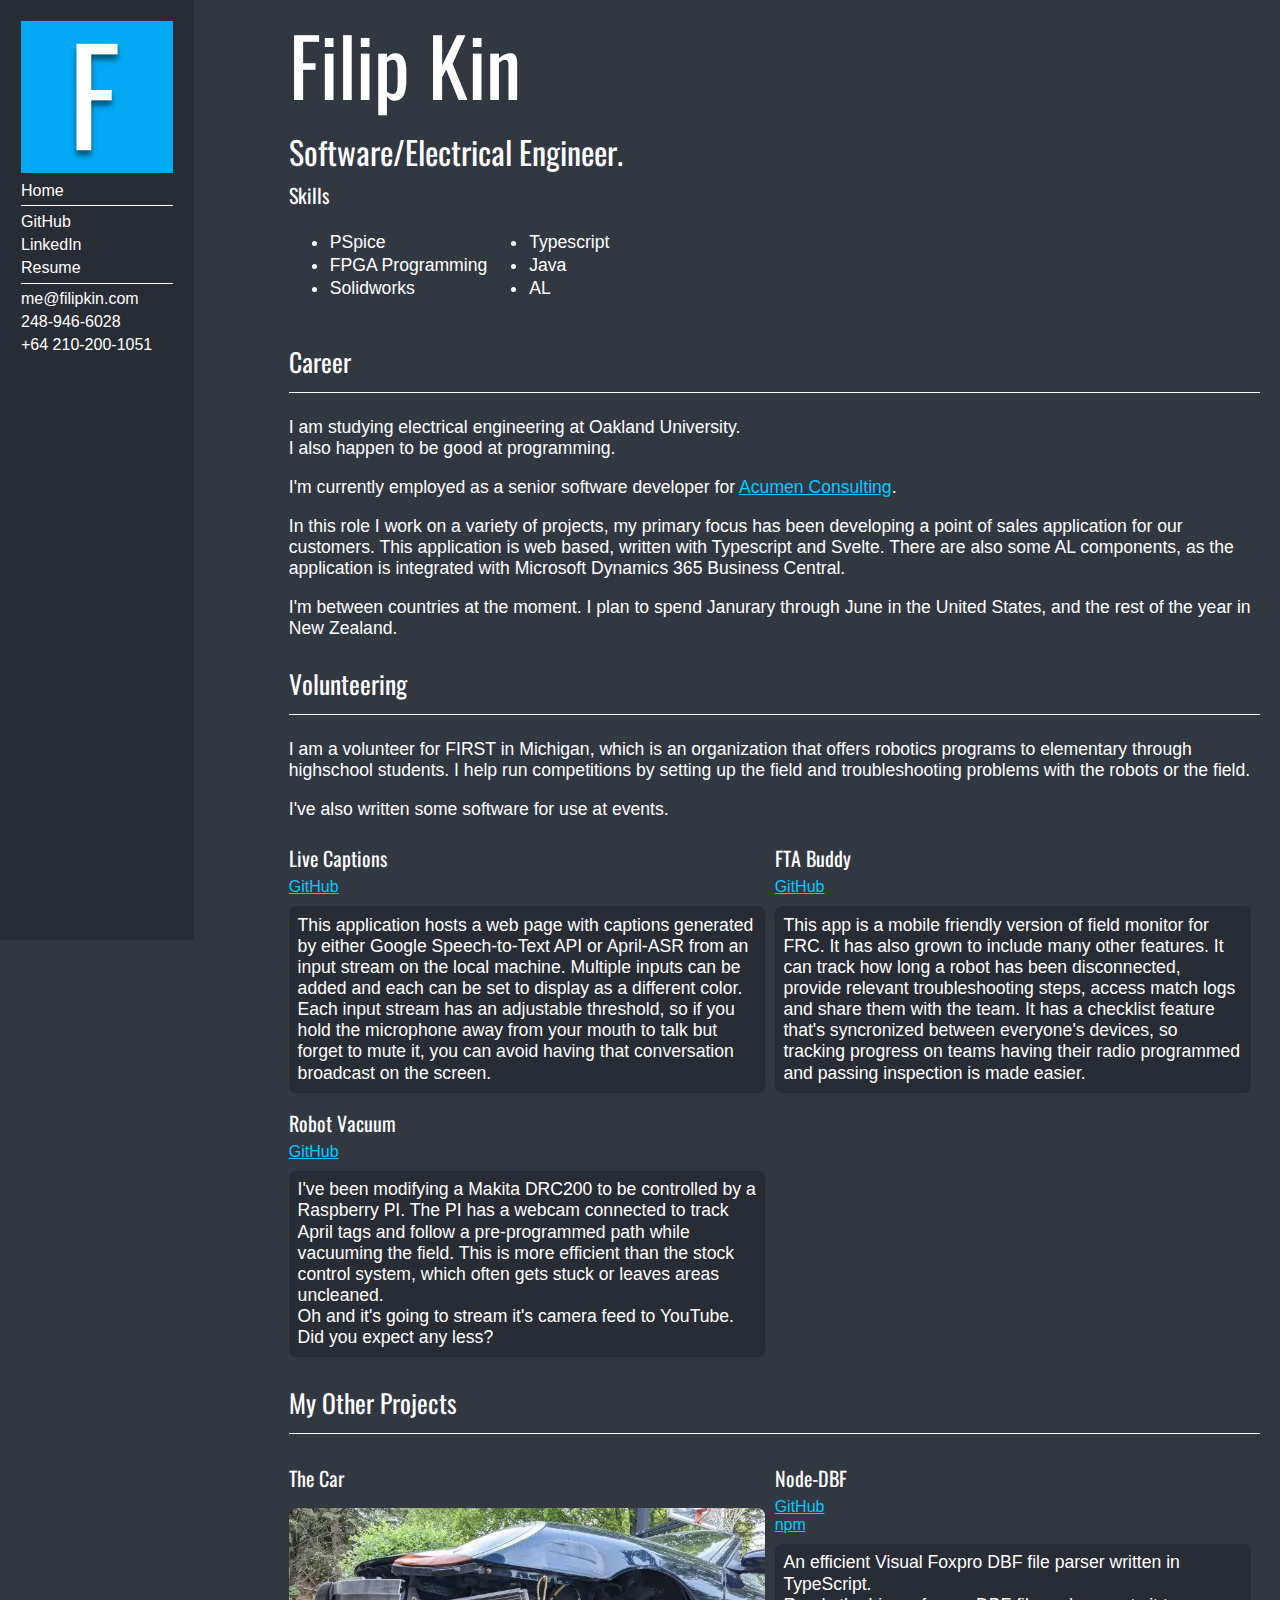
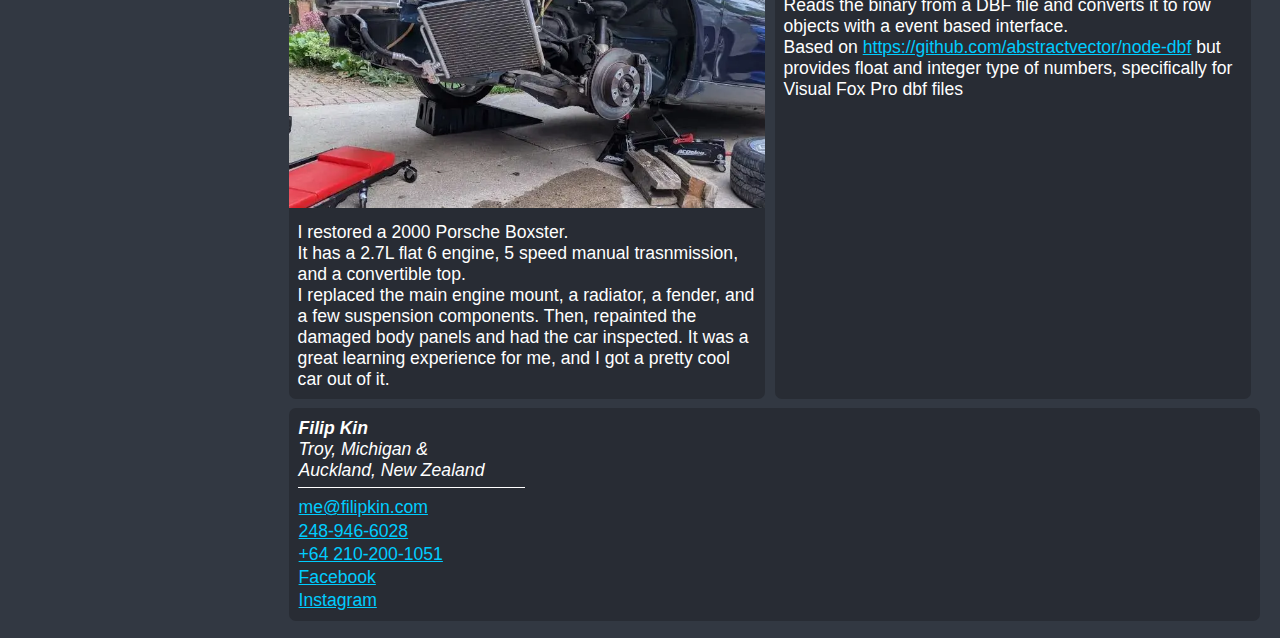
==== commit 3e4f60b3: "Update index.html" ====
--- a/index.html
+++ b/index.html
@@ -76,8 +76,8 @@
 						<div class="divider"></div>
 					</li>
 					<li><a href="mailto:me@filipkin.com">me@filipkin.com</a></li>
-                    <li><a href="tel:1-248-946-6028">+1 (248) 946-6028</a></li>
-                    <li><a href="tel:64-210-200-1051">+64 (210) 200 1051</a></li>
+                    <li><a href="tel:1-248-946-6028">248-946-6028</a></li>
+                    <li><a href="tel:64-210-200-1051">+64 210-200-1051</a></li>
 				</ul>
 			</nav>
 		</div>
@@ -115,6 +115,9 @@
 					application is web based, written with Typescript and Svelte. There are also some AL components, as the application is integrated with
 					Microsoft Dynamics 365 Business Central.
 				</p>
+                <p>
+                    I'm between countries at the moment. I plan to spend Janurary through June in the United States, and the rest of the year in New Zealand.
+                </p>
 			</div>
 			<div>
 				<h3>Volunteering</h3>
@@ -200,12 +203,12 @@
 				<footer class="nice">
 					<ul>
 						<li>
-							<address><strong>Filip Kin</strong><br />Troy, Michigan</address>
+							<address><strong>Filip Kin</strong><br />Troy, Michigan &<br />Auckland, New Zealand</address>
 						</li>
 						<li class="divider"></li>
 						<li><a href="mailto:me@filipkin.com">me@filipkin.com</a></li>
-						<li><a href="tel:1-248-946-6028">+1 (248) 946-6028</a></li>
-                        <li><a href="tel:64-210-200-1051">+64 (210) 200 1051</a></li>
+						<li><a href="tel:1-248-946-6028">248-946-6028</a></li>
+                        <li><a href="tel:64-210-200-1051">+64 210-200-1051</a></li>
 						<li><a href="https://www.facebook.com/filipkin64">Facebook</a></li>
 						<li><a href="https://www.instagram.com/filip_kin">Instagram</a></li>
 					</ul>
